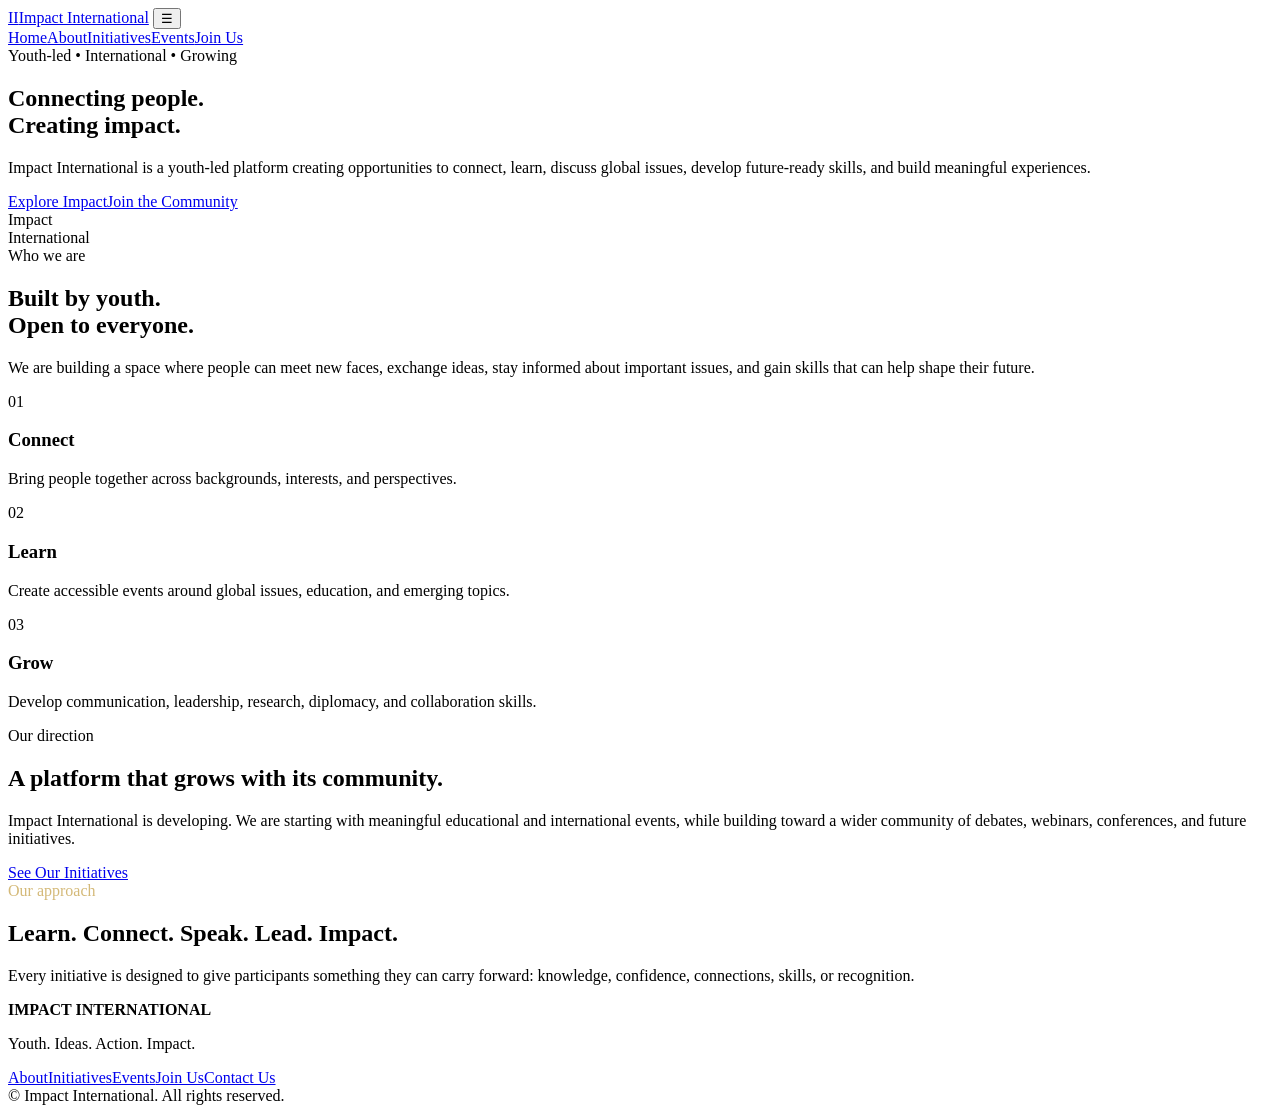
==== index.html @ dc32c458 "Add files via upload" ====
<!doctype html>
<html lang="en">
<head>
<meta charset="utf-8"><meta name="viewport" content="width=device-width,initial-scale=1">
<title>Impact International — Youth. Ideas. Action. Impact.</title>
<meta name="description" content="Impact International is a youth-led platform connecting people, ideas and opportunities.">
<link rel="stylesheet" href="css/style.css">
</head>
<body>
<header class="site-header"><div class="container nav">
<a class="brand" href="index.html"><span class="logo"><img src="assets/logo.png" alt="Impact International logo" onerror="this.style.display='none'">II</span><span>Impact International</span></a>
<button class="menu" aria-label="Open navigation">☰</button>
<nav class="nav-links"><a href="index.html">Home</a><a href="about.html">About</a><a href="initiatives.html">Initiatives</a><a href="events.html">Events</a><a class="nav-cta" href="join.html">Join Us</a></nav>
</div></header>
<main>
<section class="hero"><div class="container hero-grid"><div>
<div class="eyebrow">Youth-led • International • Growing</div>
<h1>Connecting people.<br><span>Creating impact.</span></h1>
<p class="lead">Impact International is a youth-led platform creating opportunities to connect, learn, discuss global issues, develop future-ready skills, and build meaningful experiences.</p>
<div class="actions"><a class="btn btn-primary" href="about.html">Explore Impact</a><a class="btn btn-secondary" href="join.html">Join the Community</a></div>
</div><div class="hero-mark"><div class="mark-text">Impact<br>International</div></div></div></section>
<section class="section"><div class="container"><div class="section-head"><div><div class="eyebrow">Who we are</div><h2>Built by youth.<br>Open to everyone.</h2></div><p class="section-intro">We are building a space where people can meet new faces, exchange ideas, stay informed about important issues, and gain skills that can help shape their future.</p></div>
<div class="cards">
<article class="card"><div class="card-number">01</div><h3>Connect</h3><p>Bring people together across backgrounds, interests, and perspectives.</p></article>
<article class="card"><div class="card-number">02</div><h3>Learn</h3><p>Create accessible events around global issues, education, and emerging topics.</p></article>
<article class="card"><div class="card-number">03</div><h3>Grow</h3><p>Develop communication, leadership, research, diplomacy, and collaboration skills.</p></article>
</div></div></section>
<section class="section section-cream"><div class="container split"><div><div class="eyebrow">Our direction</div><h2>A platform that grows with its community.</h2><p class="section-intro" style="margin-top:20px">Impact International is developing. We are starting with meaningful educational and international events, while building toward a wider community of debates, webinars, conferences, and future initiatives.</p><a class="btn btn-primary" style="margin-top:28px" href="initiatives.html">See Our Initiatives</a></div>
<div class="panel"><div class="eyebrow" style="color:#d4b978">Our approach</div><h2>Learn. Connect. Speak. Lead. Impact.</h2><p>Every initiative is designed to give participants something they can carry forward: knowledge, confidence, connections, skills, or recognition.</p></div></div></section>
</main>
<footer class="footer"><div class="container"><div class="footer-grid"><div><strong>IMPACT INTERNATIONAL</strong><p>Youth. Ideas. Action. Impact.</p></div><div class="footer-links"><a href="about.html">About</a><a href="initiatives.html">Initiatives</a><a href="events.html">Events</a><a href="join.html">Join Us</a><a href="mailto:YOUR-EMAIL-HERE">Contact Us</a></div></div><div class="footer-bottom">© <span data-year></span> Impact International. All rights reserved.</div></div></footer>
<script src="js/script.js"></script></body></html>
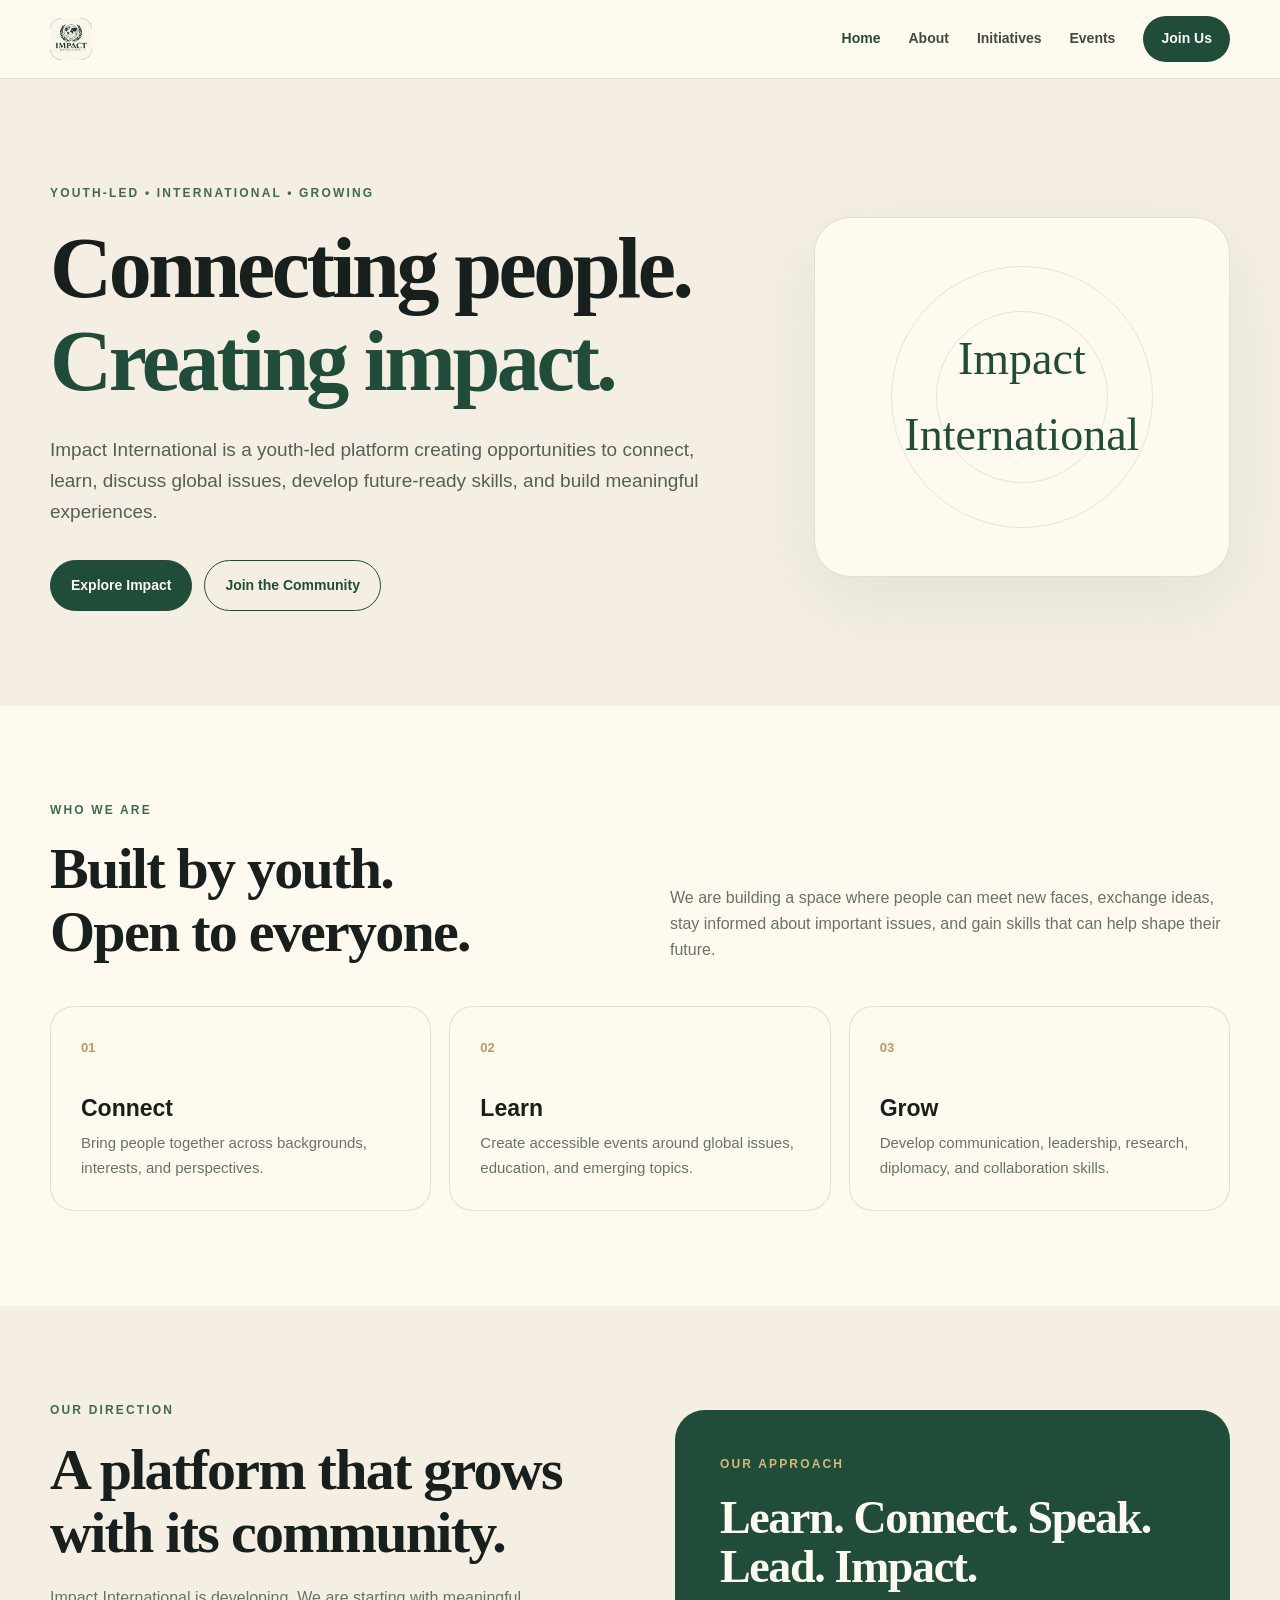
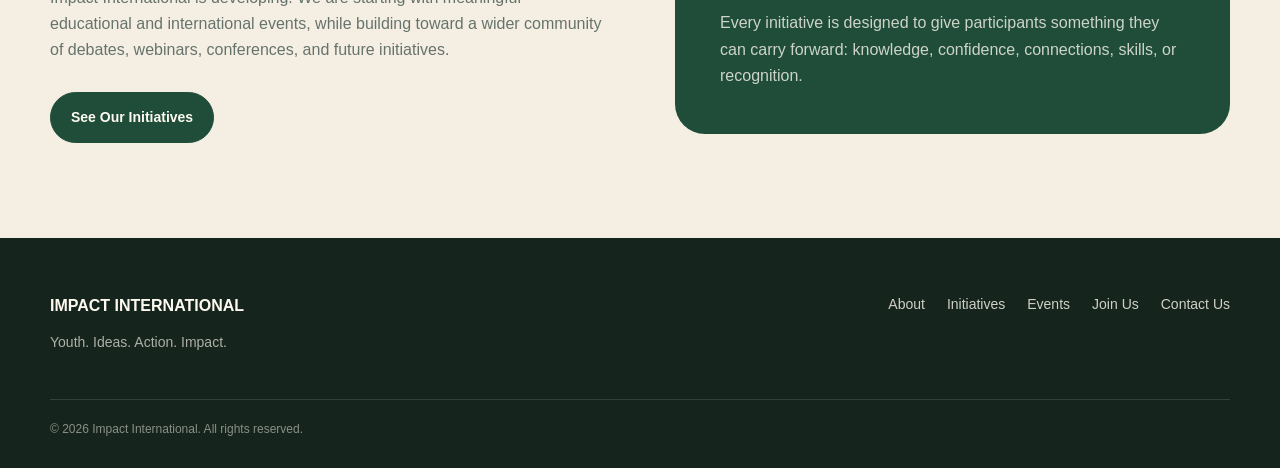
==== commit 7c49b4f3: "Update index.html" ====
--- a/index.html
+++ b/index.html
@@ -1,16 +1,27 @@
 <!doctype html>
 <html lang="en">
 <head>
-<meta charset="utf-8"><meta name="viewport" content="width=device-width,initial-scale=1">
+<meta charset="utf-8">
+  <meta name="viewport" content="width=device-width,initial-scale=1">
 <title>Impact International — Youth. Ideas. Action. Impact.</title>
 <meta name="description" content="Impact International is a youth-led platform connecting people, ideas and opportunities.">
 <link rel="stylesheet" href="css/style.css">
 </head>
 <body>
 <header class="site-header"><div class="container nav">
-<a class="brand" href="index.html"><span class="logo"><img src="assets/logo.png" alt="Impact International logo" onerror="this.style.display='none'">II</span><span>Impact International</span></a>
+<a class="brand" href="index.html">
+  <span class="logo">
+    <img src="assets/logo.png" alt="Impact International logo" onerror="this.style.display='none'">II</span>
+  
+</a>
 <button class="menu" aria-label="Open navigation">☰</button>
-<nav class="nav-links"><a href="index.html">Home</a><a href="about.html">About</a><a href="initiatives.html">Initiatives</a><a href="events.html">Events</a><a class="nav-cta" href="join.html">Join Us</a></nav>
+<nav class="nav-links">
+  <a href="index.html">Home</a>
+  <a href="about.html">About</a>
+  <a href="initiatives.html">Initiatives</a>
+  <a href="events.html">Events</a>
+  <a class="nav-cta" href="join.html">Join Us</a>
+</nav>
 </div></header>
 <main>
 <section class="hero"><div class="container hero-grid"><div>
@@ -29,4 +40,4 @@
 <div class="panel"><div class="eyebrow" style="color:#d4b978">Our approach</div><h2>Learn. Connect. Speak. Lead. Impact.</h2><p>Every initiative is designed to give participants something they can carry forward: knowledge, confidence, connections, skills, or recognition.</p></div></div></section>
 </main>
 <footer class="footer"><div class="container"><div class="footer-grid"><div><strong>IMPACT INTERNATIONAL</strong><p>Youth. Ideas. Action. Impact.</p></div><div class="footer-links"><a href="about.html">About</a><a href="initiatives.html">Initiatives</a><a href="events.html">Events</a><a href="join.html">Join Us</a><a href="mailto:YOUR-EMAIL-HERE">Contact Us</a></div></div><div class="footer-bottom">© <span data-year></span> Impact International. All rights reserved.</div></div></footer>
-<script src="js/script.js"></script></body></html>+<script src="js/script.js"></script></body></html>
--- a/css/style.css
+++ b/css/style.css
@@ -0,0 +1,107 @@
+
+@import url('https://fonts.googleapis.com/css2?family=DM+Sans:wght@400;500;600;700&family=Playfair+Display:wght@500;600;700&display=swap');
+
+:root{
+  --green:#1f4d3a;
+  --green-2:#3f6b4f;
+  --cream:#f5efe3;
+  --white:#fffaf0;
+  --ink:#17201c;
+  --muted:#66736c;
+  --line:rgba(31,77,58,.14);
+  --gold:#b99a5b;
+  --max:1180px;
+}
+*{box-sizing:border-box;margin:0;padding:0}
+html{scroll-behavior:smooth}
+body{
+  background:var(--white); color:var(--ink); font-family:"DM Sans",sans-serif;
+  line-height:1.65;
+}
+a{color:inherit;text-decoration:none}
+img{max-width:100%;display:block}
+.container{width:min(var(--max),calc(100% - 40px));margin:auto}
+.site-header{
+  position:sticky;top:0;z-index:50;background:rgba(255,250,240,.92);
+  backdrop-filter:blur(16px);border-bottom:1px solid var(--line)
+}
+.nav{height:78px;display:flex;align-items:center;justify-content:space-between;gap:30px}
+.brand{display:flex;align-items:center;gap:12px;font-weight:700;letter-spacing:.02em}
+.logo{
+  width:42px;height:42px;border-radius:12px;background:var(--green);
+  display:grid;place-items:center;color:var(--white);font-weight:700;font-size:14px;
+  overflow:hidden
+}
+.logo img{width:100%;height:100%;object-fit:contain}
+.nav-links{display:flex;align-items:center;gap:28px;font-size:14px;font-weight:600}
+.nav-links a{color:#3f4944;transition:.2s}
+.nav-links a:hover,.nav-links a.active{color:var(--green)}
+.nav-cta{background:var(--green)!important;color:var(--white)!important;padding:11px 18px;border-radius:999px}
+.menu{display:none;border:0;background:none;font-size:25px;color:var(--green)}
+.hero{padding:105px 0 95px;background:var(--cream);overflow:hidden}
+.hero-grid{display:grid;grid-template-columns:1.25fr .75fr;gap:70px;align-items:center}
+.eyebrow{font-size:12px;font-weight:700;letter-spacing:.18em;text-transform:uppercase;color:var(--green-2);margin-bottom:18px}
+h1,h2,h3{line-height:1.08}
+h1{font-family:"Playfair Display",serif;font-size:clamp(48px,7vw,86px);font-weight:600;letter-spacing:-.04em}
+.hero h1 span{color:var(--green)}
+.lead{font-size:19px;max-width:680px;color:#526059;margin:26px 0 32px}
+.actions{display:flex;gap:12px;flex-wrap:wrap}
+.btn{display:inline-flex;align-items:center;justify-content:center;padding:13px 20px;border-radius:999px;font-weight:700;font-size:14px;border:1px solid var(--green)}
+.btn-primary{background:var(--green);color:var(--white)}
+.btn-secondary{color:var(--green);background:transparent}
+.hero-mark{
+  min-height:360px;border:1px solid rgba(31,77,58,.15);border-radius:36px;
+  background:var(--white);display:flex;align-items:center;justify-content:center;
+  position:relative;box-shadow:0 25px 70px rgba(31,77,58,.08)
+}
+.hero-mark:before,.hero-mark:after{
+  content:"";position:absolute;border:1px solid rgba(31,77,58,.12);border-radius:50%
+}
+.hero-mark:before{width:260px;height:260px}
+.hero-mark:after{width:170px;height:170px}
+.mark-text{position:relative;z-index:1;text-align:center;color:var(--green);font-family:"Playfair Display",serif;font-size:46px}
+.section{padding:95px 0}
+.section-cream{background:var(--cream)}
+.section-head{display:flex;justify-content:space-between;gap:30px;align-items:end;margin-bottom:42px}
+.section h2{font-family:"Playfair Display",serif;font-size:clamp(38px,5vw,58px);font-weight:600;letter-spacing:-.03em}
+.section-intro{max-width:560px;color:var(--muted)}
+.cards{display:grid;grid-template-columns:repeat(3,1fr);gap:18px}
+.card{
+  padding:30px;border:1px solid var(--line);border-radius:24px;background:var(--white);
+  transition:.25s
+}
+.card:hover{transform:translateY(-4px);box-shadow:0 18px 45px rgba(31,77,58,.08)}
+.card-number{color:var(--gold);font-weight:700;font-size:13px;margin-bottom:38px}
+.card h3{font-size:23px;margin-bottom:10px}
+.card p{color:var(--muted);font-size:15px}
+.split{display:grid;grid-template-columns:1fr 1fr;gap:70px;align-items:center}
+.panel{padding:45px;border-radius:30px;background:var(--green);color:var(--white)}
+.panel h2{font-family:"Playfair Display",serif;font-size:46px;margin-bottom:18px}
+.panel p{color:rgba(255,250,240,.78)}
+.link-arrow{display:inline-flex;margin-top:25px;color:var(--white);font-weight:700}
+.list{display:grid;gap:16px;margin-top:28px}
+.list-item{display:flex;gap:14px;padding-bottom:16px;border-bottom:1px solid var(--line)}
+.dot{width:8px;height:8px;background:var(--gold);border-radius:50%;margin-top:9px;flex:none}
+.page-hero{padding:85px 0 70px;background:var(--cream)}
+.page-hero h1{font-size:clamp(48px,6vw,72px)}
+.page-hero p{max-width:700px;margin-top:20px;color:var(--muted);font-size:18px}
+.event-card{display:grid;grid-template-columns:120px 1fr auto;gap:25px;align-items:center;padding:28px 0;border-top:1px solid var(--line)}
+.event-date{font-weight:700;color:var(--green);text-align:center}
+.event-date strong{display:block;font-family:"Playfair Display",serif;font-size:38px}
+.event-card h3{font-size:23px}
+.event-card p{color:var(--muted);font-size:14px;margin-top:6px}
+.status{font-size:11px;text-transform:uppercase;letter-spacing:.1em;font-weight:700;color:var(--gold)}
+.join-box{max-width:800px;margin:auto;text-align:center;padding:70px 30px;border-radius:34px;background:var(--green);color:var(--white)}
+.join-box h2{font-family:"Playfair Display",serif;font-size:54px}
+.join-box p{max-width:620px;margin:20px auto 30px;color:rgba(255,250,240,.78)}
+.join-box .btn{border-color:var(--white);background:var(--white);color:var(--green)}
+.footer{padding:55px 0 28px;background:#15251e;color:var(--white)}
+.footer-grid{display:flex;justify-content:space-between;gap:30px;padding-bottom:45px}
+.footer p{color:rgba(255,250,240,.65);max-width:420px;margin-top:12px;font-size:14px}
+.footer-links{display:flex;gap:22px;flex-wrap:wrap;font-size:14px;color:rgba(255,250,240,.8)}
+.footer-bottom{border-top:1px solid rgba(255,255,255,.12);padding-top:20px;font-size:12px;color:rgba(255,250,240,.5)}
+.notice{padding:14px 18px;border-left:3px solid var(--gold);background:var(--cream);color:var(--muted);font-size:14px;margin-top:25px}
+@media(max-width:800px){
+  .nav-links{display:none;position:absolute;top:78px;left:0;right:0;background:var(--white);padding:20px;flex-direction:column;align-items:stretch;border-bottom:1px solid var(--line)}
+  .nav-links.open{display:flex}.menu{display:block}.hero-grid,.split{grid-template-columns:1fr}.hero{padding:75px 0}.hero-mark{min-height:260px}.cards{grid-template-columns:1fr}.section-head{display:block}.section-intro{margin-top:16px}.event-card{grid-template-columns:75px 1fr}.event-card .btn{grid-column:2}.footer-grid{display:block}.footer-links{margin-top:25px}
+}
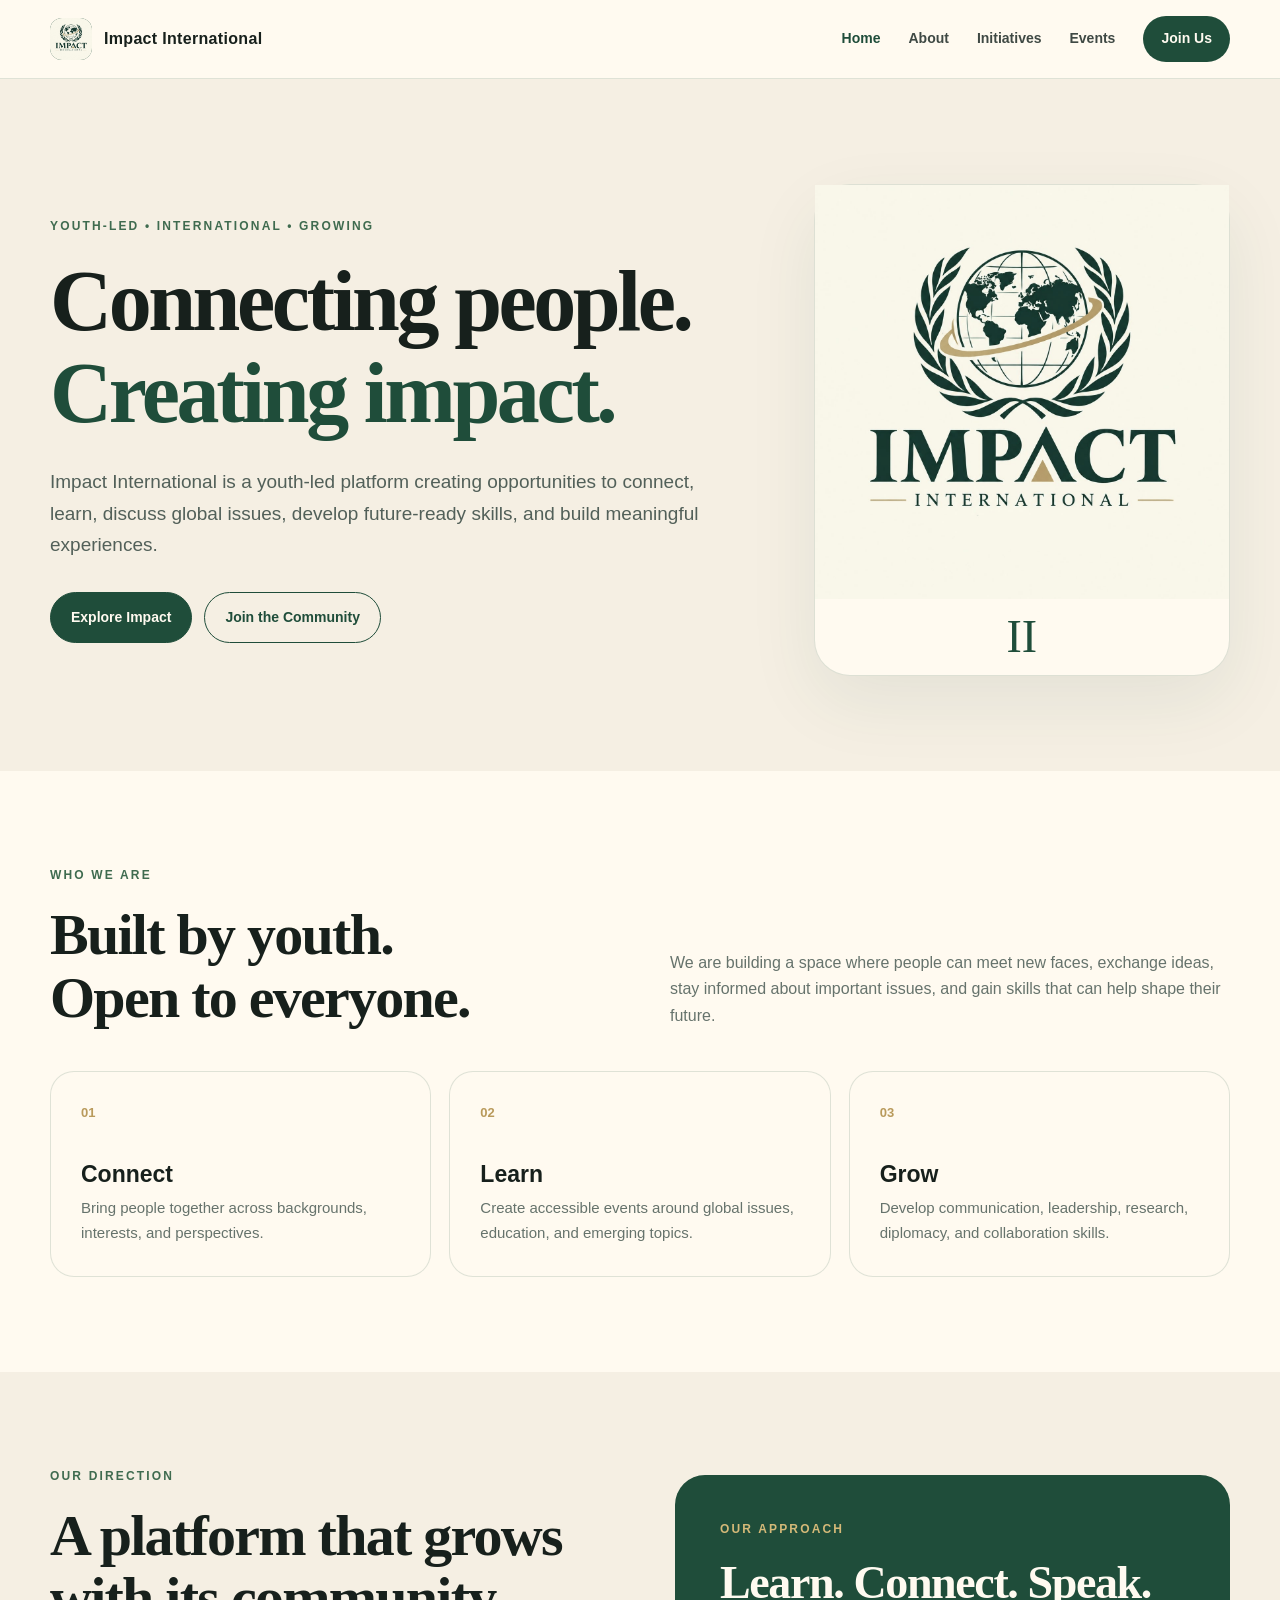
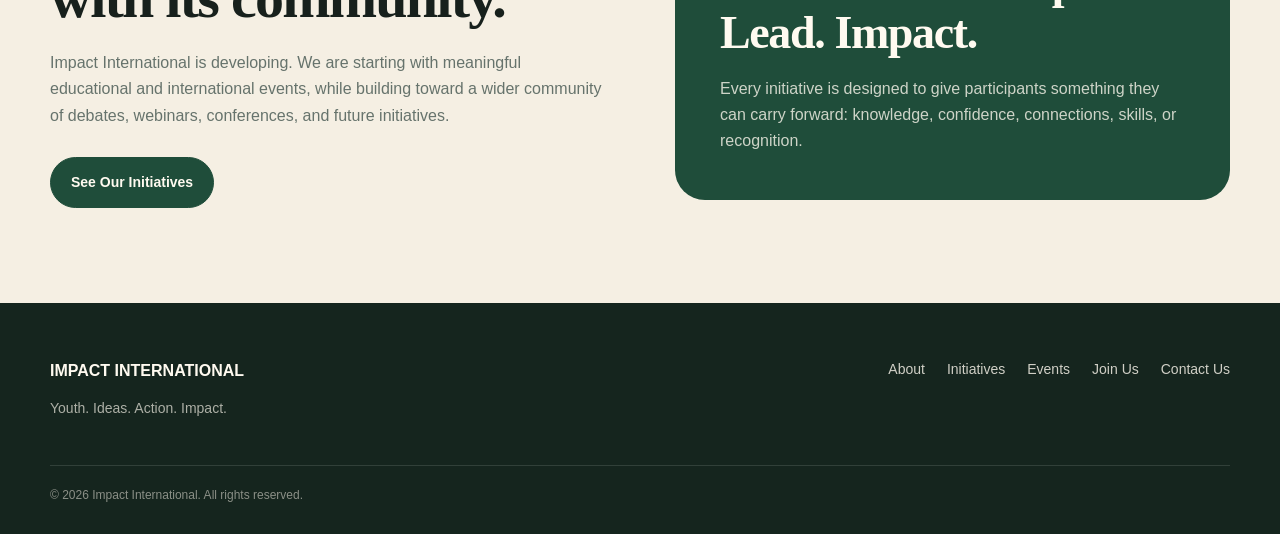
==== commit 0059b640: "Update index.html" ====
--- a/index.html
+++ b/index.html
@@ -12,7 +12,7 @@
 <a class="brand" href="index.html">
   <span class="logo">
     <img src="assets/logo.png" alt="Impact International logo" onerror="this.style.display='none'">II</span>
-  
+  <span>Impact International</span>
 </a>
 <button class="menu" aria-label="Open navigation">☰</button>
 <nav class="nav-links">
@@ -24,20 +24,74 @@
 </nav>
 </div></header>
 <main>
-<section class="hero"><div class="container hero-grid"><div>
+<section class="hero">
+  <div class="container hero-grid">
+    <div>
 <div class="eyebrow">Youth-led • International • Growing</div>
 <h1>Connecting people.<br><span>Creating impact.</span></h1>
 <p class="lead">Impact International is a youth-led platform creating opportunities to connect, learn, discuss global issues, develop future-ready skills, and build meaningful experiences.</p>
-<div class="actions"><a class="btn btn-primary" href="about.html">Explore Impact</a><a class="btn btn-secondary" href="join.html">Join the Community</a></div>
-</div><div class="hero-mark"><div class="mark-text">Impact<br>International</div></div></div></section>
-<section class="section"><div class="container"><div class="section-head"><div><div class="eyebrow">Who we are</div><h2>Built by youth.<br>Open to everyone.</h2></div><p class="section-intro">We are building a space where people can meet new faces, exchange ideas, stay informed about important issues, and gain skills that can help shape their future.</p></div>
+<div class="actions">
+  <a class="btn btn-primary" href="about.html">Explore Impact</a>
+  <a class="btn btn-secondary" href="join.html">Join the Community</a>
+</div>
+</div>
+    <div class="hero-mark">
+      <div class="mark-text"><img src="assets/logo.png" alt="Impact International logo" onerror="this.style.display='none'">II</span></div>
+    </div>
+  </div>
+</section>
+<section class="section">
+  <div class="container">
+    <div class="section-head">
+      <div>
+        <div class="eyebrow">Who we are</div>
+        <h2>Built by youth.<br>Open to everyone.</h2>
+      </div>
+      <p class="section-intro">We are building a space where people can meet new faces, exchange ideas, stay informed about important issues, and gain skills that can help shape their future.</p></div>
 <div class="cards">
-<article class="card"><div class="card-number">01</div><h3>Connect</h3><p>Bring people together across backgrounds, interests, and perspectives.</p></article>
-<article class="card"><div class="card-number">02</div><h3>Learn</h3><p>Create accessible events around global issues, education, and emerging topics.</p></article>
-<article class="card"><div class="card-number">03</div><h3>Grow</h3><p>Develop communication, leadership, research, diplomacy, and collaboration skills.</p></article>
-</div></div></section>
-<section class="section section-cream"><div class="container split"><div><div class="eyebrow">Our direction</div><h2>A platform that grows with its community.</h2><p class="section-intro" style="margin-top:20px">Impact International is developing. We are starting with meaningful educational and international events, while building toward a wider community of debates, webinars, conferences, and future initiatives.</p><a class="btn btn-primary" style="margin-top:28px" href="initiatives.html">See Our Initiatives</a></div>
-<div class="panel"><div class="eyebrow" style="color:#d4b978">Our approach</div><h2>Learn. Connect. Speak. Lead. Impact.</h2><p>Every initiative is designed to give participants something they can carry forward: knowledge, confidence, connections, skills, or recognition.</p></div></div></section>
+<article class="card">
+  <div class="card-number">01</div>
+  <h3>Connect</h3><p>Bring people together across backgrounds, interests, and perspectives.</p></article>
+<article class="card">
+  <div class="card-number">02</div><h3>Learn</h3><p>Create accessible events around global issues, education, and emerging topics.</p></article>
+<article class="card">
+  <div class="card-number">03</div><h3>Grow</h3><p>Develop communication, leadership, research, diplomacy, and collaboration skills.</p></article>
+</div>
+  </div>
+</section>
+<section class="section section-cream">
+  <div class="container split">
+    <div>
+      <div class="eyebrow">Our direction</div><h2>A platform that grows with its community.</h2>
+      <p class="section-intro" style="margin-top:20px">Impact International is developing. We are starting with meaningful educational and international events, while building toward a wider community of debates, webinars, conferences, and future initiatives.</p>
+      <a class="btn btn-primary" style="margin-top:28px" href="initiatives.html">See Our Initiatives</a>
+    </div>
+<div class="panel">
+  <div class="eyebrow" style="color:#d4b978">Our approach</div><h2>Learn. Connect. Speak. Lead. Impact.</h2>
+  <p>Every initiative is designed to give participants something they can carry forward: knowledge, confidence, connections, skills, or recognition.</p>
+</div>
+  </div>
+</section>
 </main>
-<footer class="footer"><div class="container"><div class="footer-grid"><div><strong>IMPACT INTERNATIONAL</strong><p>Youth. Ideas. Action. Impact.</p></div><div class="footer-links"><a href="about.html">About</a><a href="initiatives.html">Initiatives</a><a href="events.html">Events</a><a href="join.html">Join Us</a><a href="mailto:YOUR-EMAIL-HERE">Contact Us</a></div></div><div class="footer-bottom">© <span data-year></span> Impact International. All rights reserved.</div></div></footer>
-<script src="js/script.js"></script></body></html>
+<footer class="footer">
+  <div class="container">
+    <div class="footer-grid">
+      <div><strong>IMPACT INTERNATIONAL</strong>
+        <p>Youth. Ideas. Action. Impact.</p>
+      </div>
+      <div class="footer-links">
+        <a href="about.html">About</a>
+        <a href="initiatives.html">Initiatives</a>
+        <a href="events.html">Events</a>
+        <a href="join.html">Join Us</a>
+        <a href="mailto:YOUR-EMAIL-HERE">Contact Us</a>
+      </div>
+    </div>
+    <div class="footer-bottom">© <span data-year></span> Impact International. All rights reserved.</div>
+  </div>
+</footer>
+<script src="js/script.js">
+  
+</script>
+</body>
+</html>
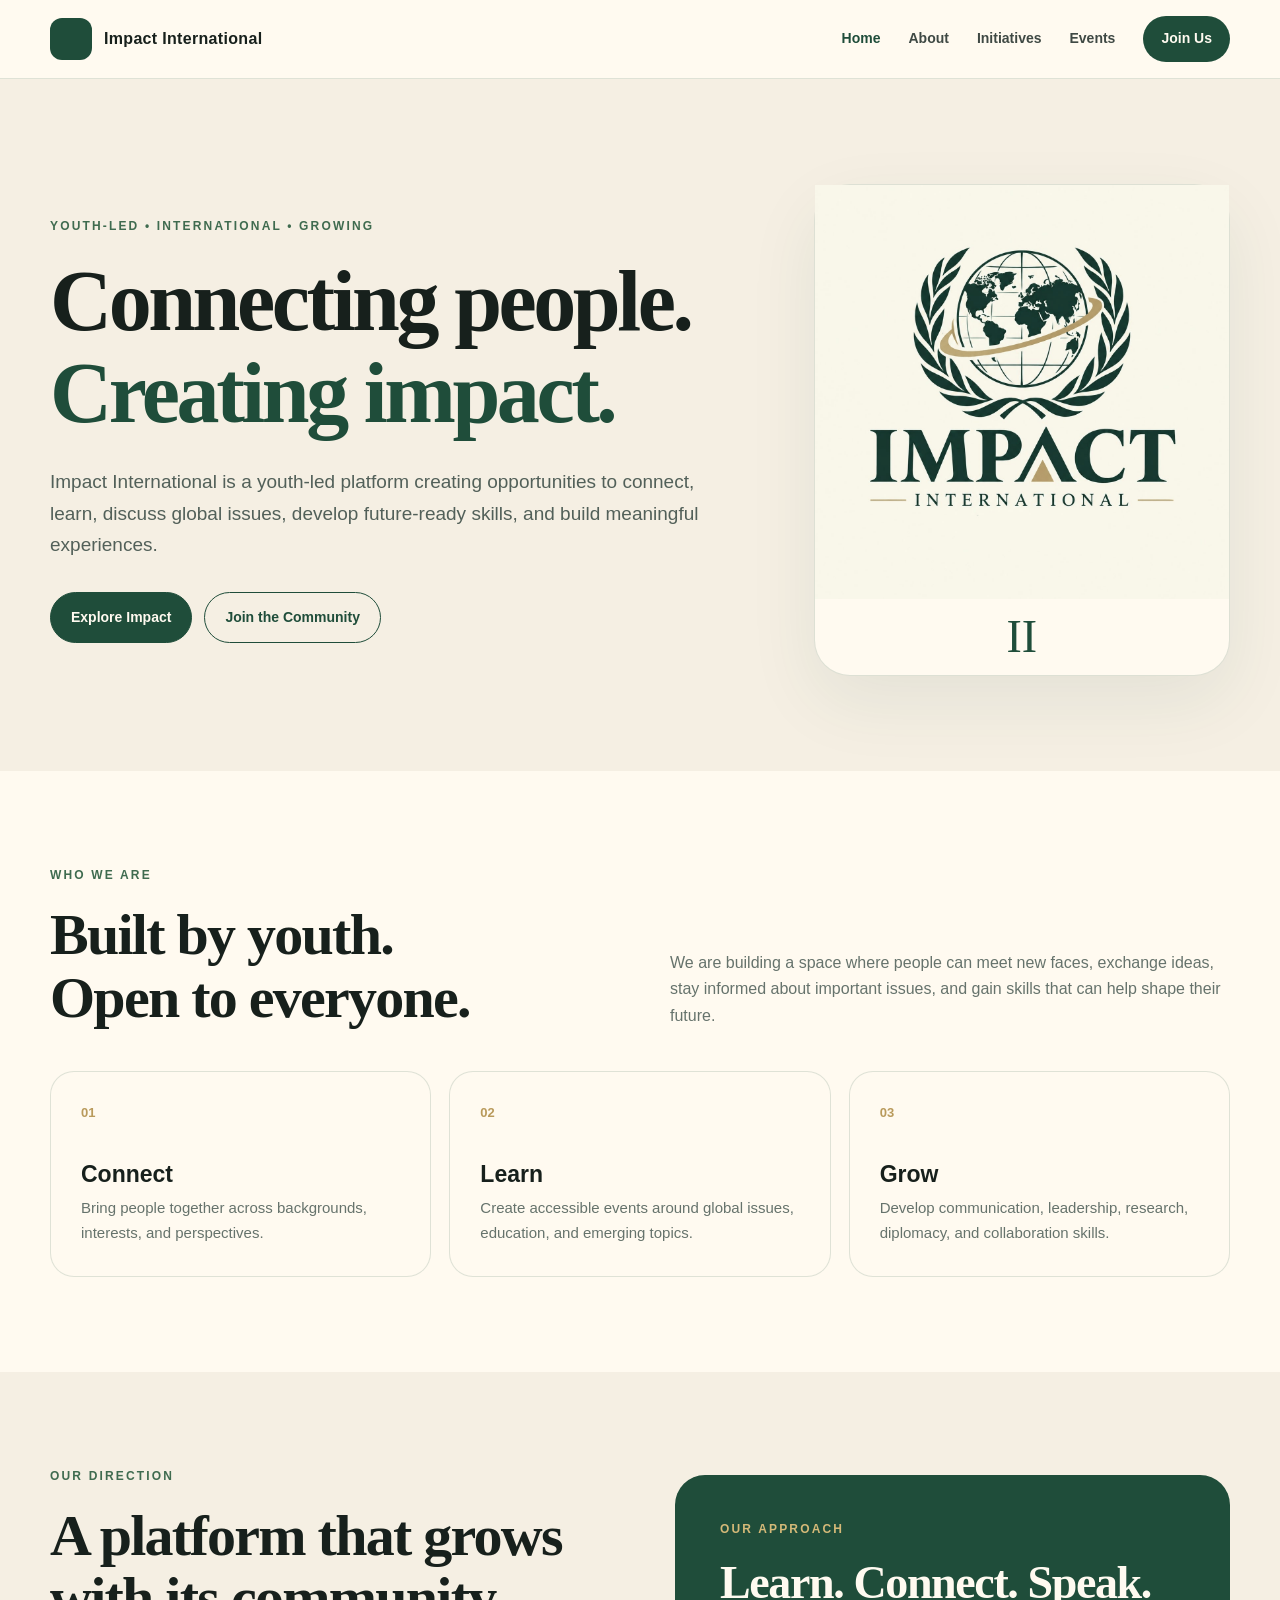
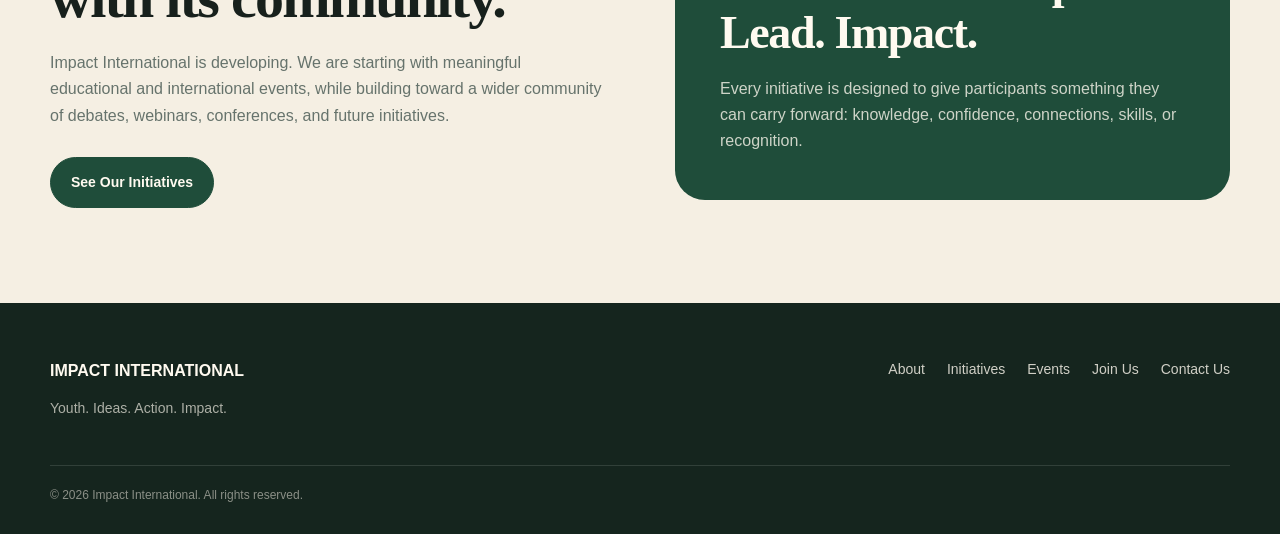
==== commit ba83180d: "Update index.html" ====
--- a/index.html
+++ b/index.html
@@ -11,7 +11,7 @@
 <header class="site-header"><div class="container nav">
 <a class="brand" href="index.html">
   <span class="logo">
-    <img src="assets/logo.png" alt="Impact International logo" onerror="this.style.display='none'">II</span>
+    <img src="assets/logot.png" alt="Impact International logo" onerror="this.style.display='none'"></span>
   <span>Impact International</span>
 </a>
 <button class="menu" aria-label="Open navigation">☰</button>
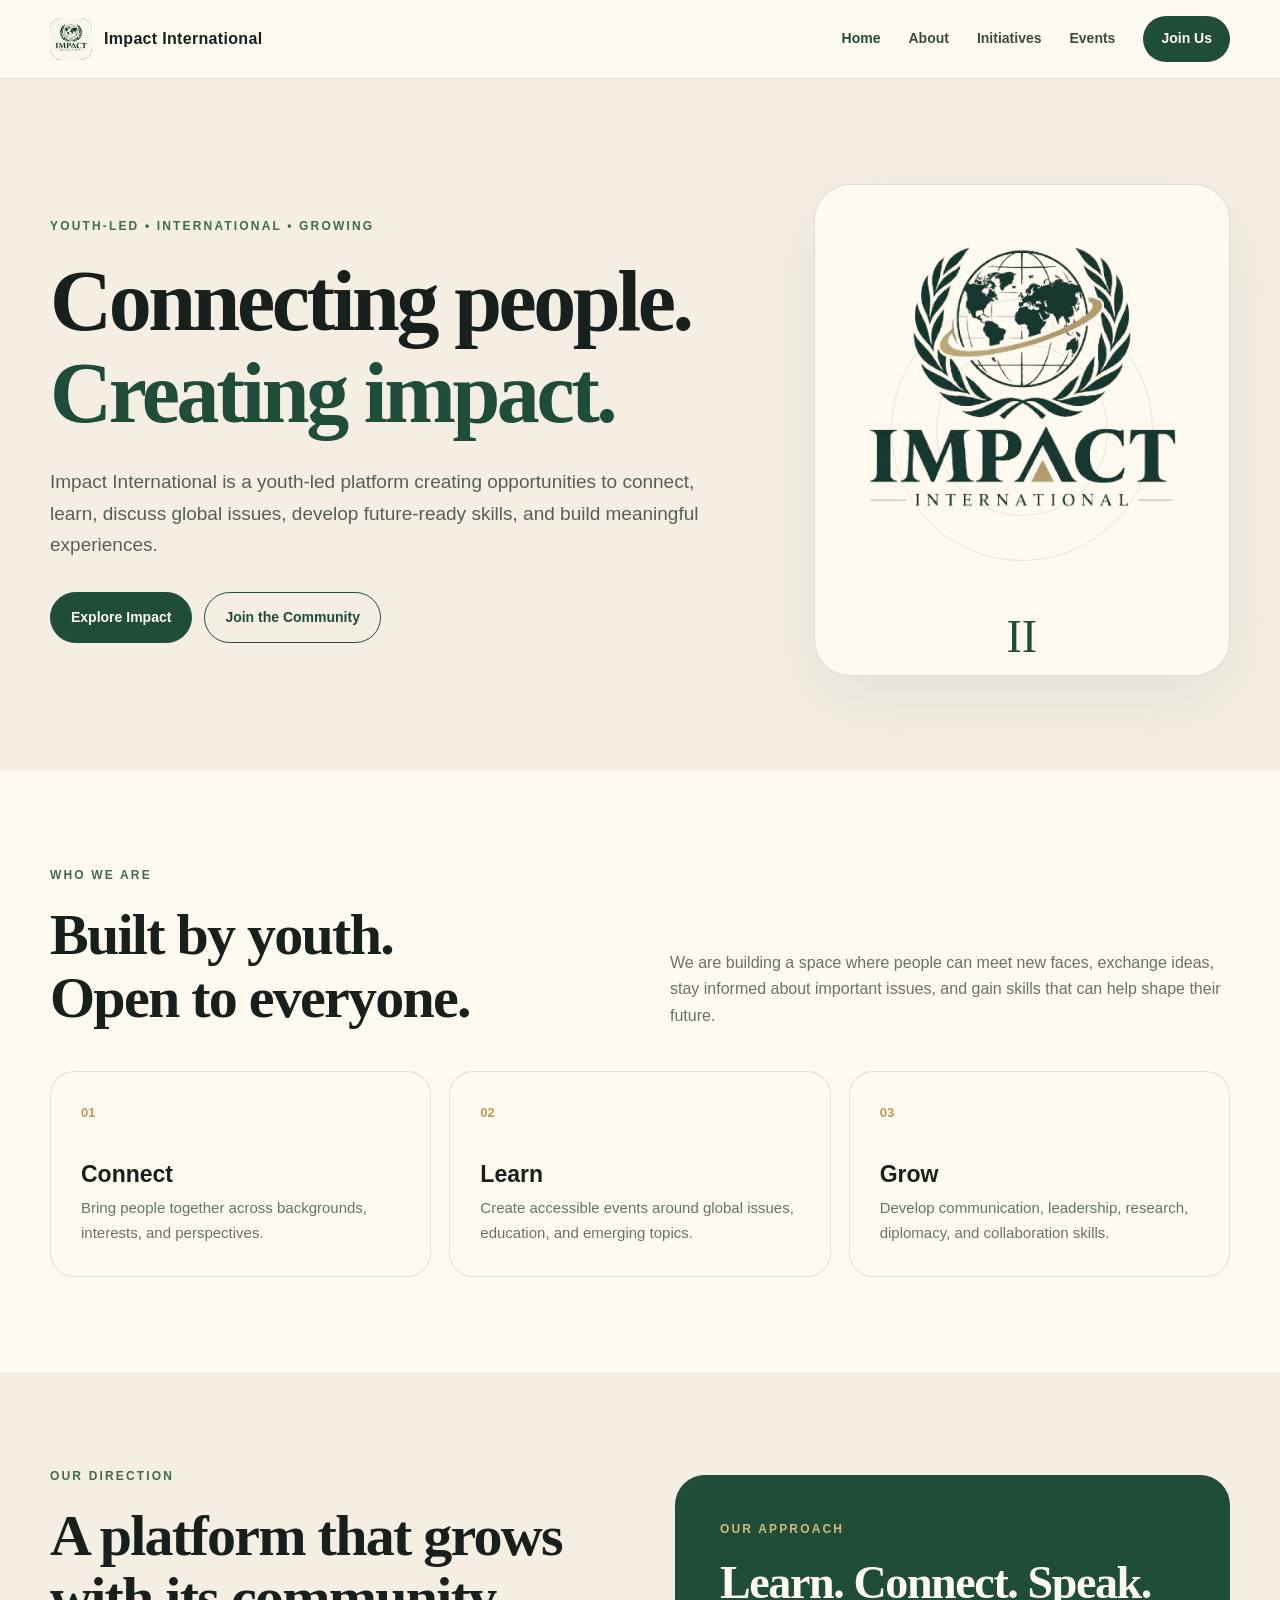
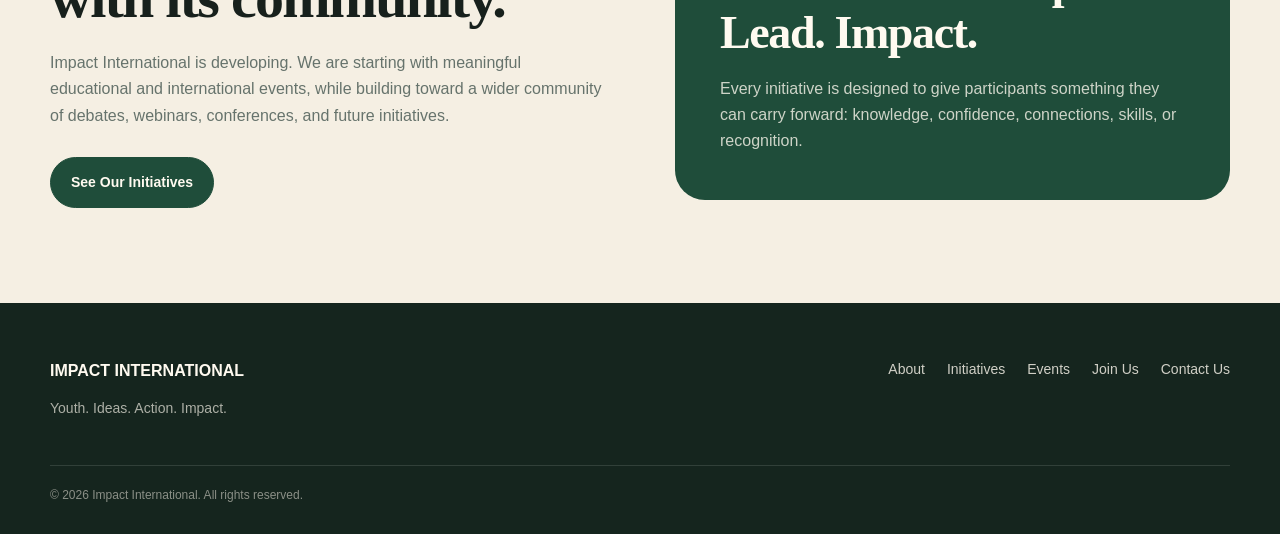
==== commit dc957102: "Update index.html" ====
--- a/index.html
+++ b/index.html
@@ -11,7 +11,7 @@
 <header class="site-header"><div class="container nav">
 <a class="brand" href="index.html">
   <span class="logo">
-    <img src="assets/logot.png" alt="Impact International logo" onerror="this.style.display='none'"></span>
+        <img src="assets/logo.png" alt="Impact International logo" onerror="this.style.display='none'">II</span>
   <span>Impact International</span>
 </a>
 <button class="menu" aria-label="Open navigation">☰</button>
@@ -36,7 +36,7 @@
 </div>
 </div>
     <div class="hero-mark">
-      <div class="mark-text"><img src="assets/logo.png" alt="Impact International logo" onerror="this.style.display='none'">II</span></div>
+      <div class="mark-text"><img src="assets/logot.png" alt="Impact International logo" onerror="this.style.display='none'">II</span></div>
     </div>
   </div>
 </section>
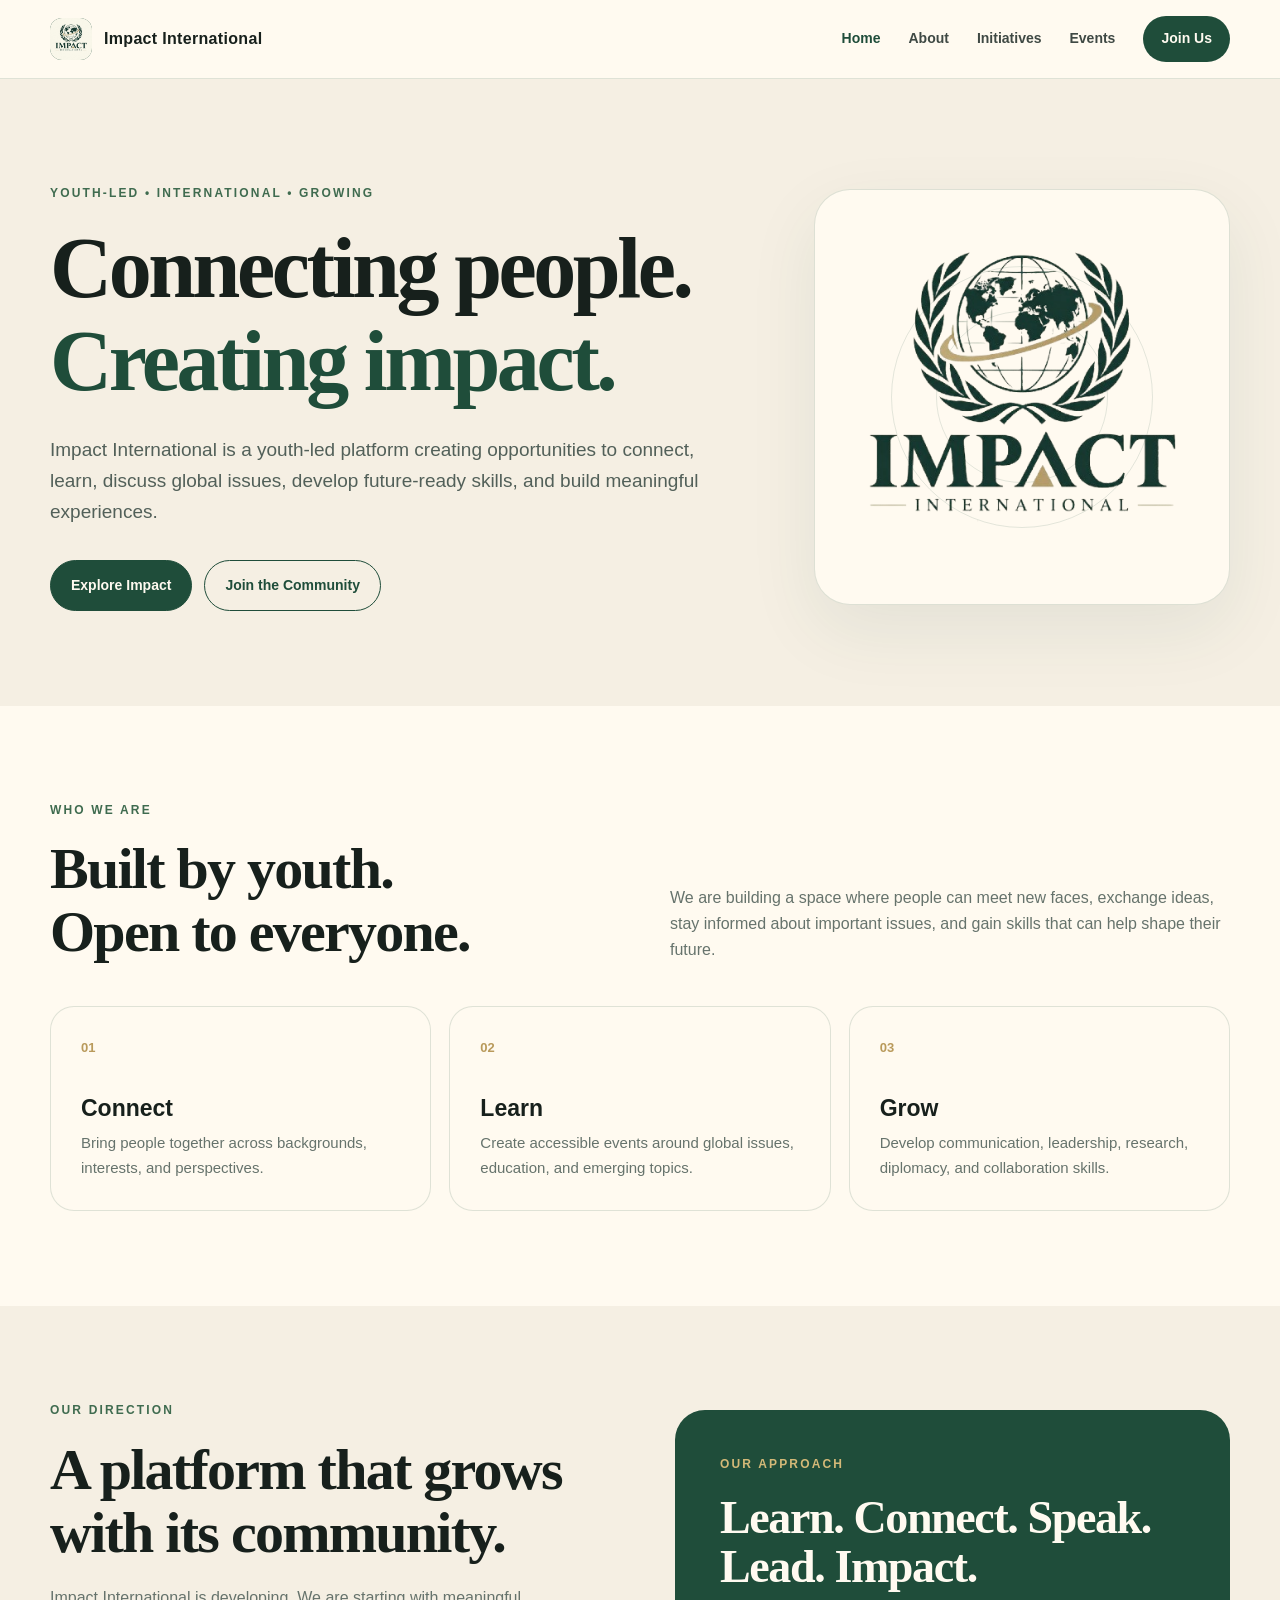
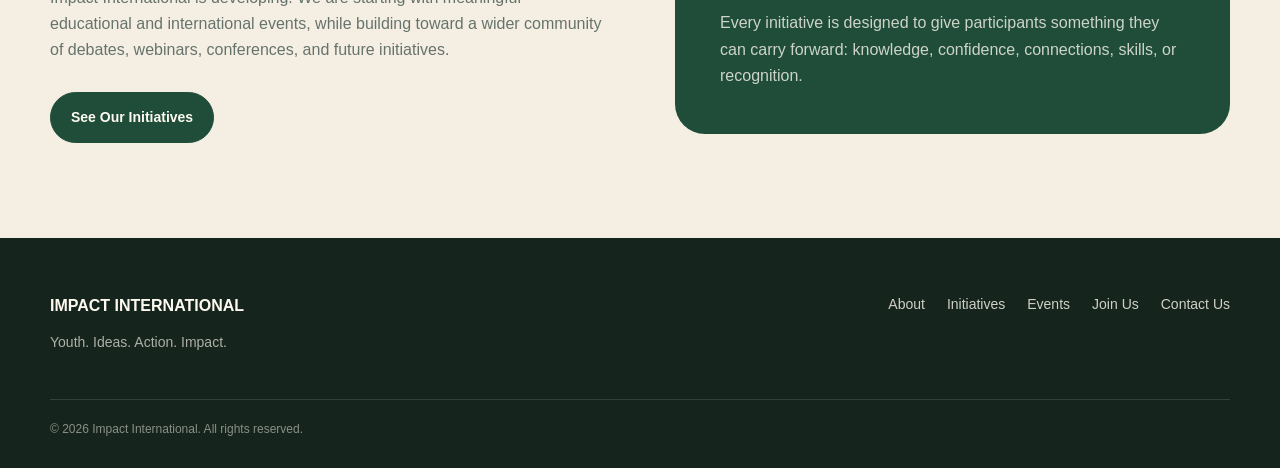
==== commit 302d4adb: "Update index.html" ====
--- a/index.html
+++ b/index.html
@@ -36,7 +36,7 @@
 </div>
 </div>
     <div class="hero-mark">
-      <div class="mark-text"><img src="assets/logot.png" alt="Impact International logo" onerror="this.style.display='none'">II</span></div>
+      <div class="mark-text"><img src="assets/logot.png" alt="Impact International logo" onerror="this.style.display='none'"></span></div>
     </div>
   </div>
 </section>
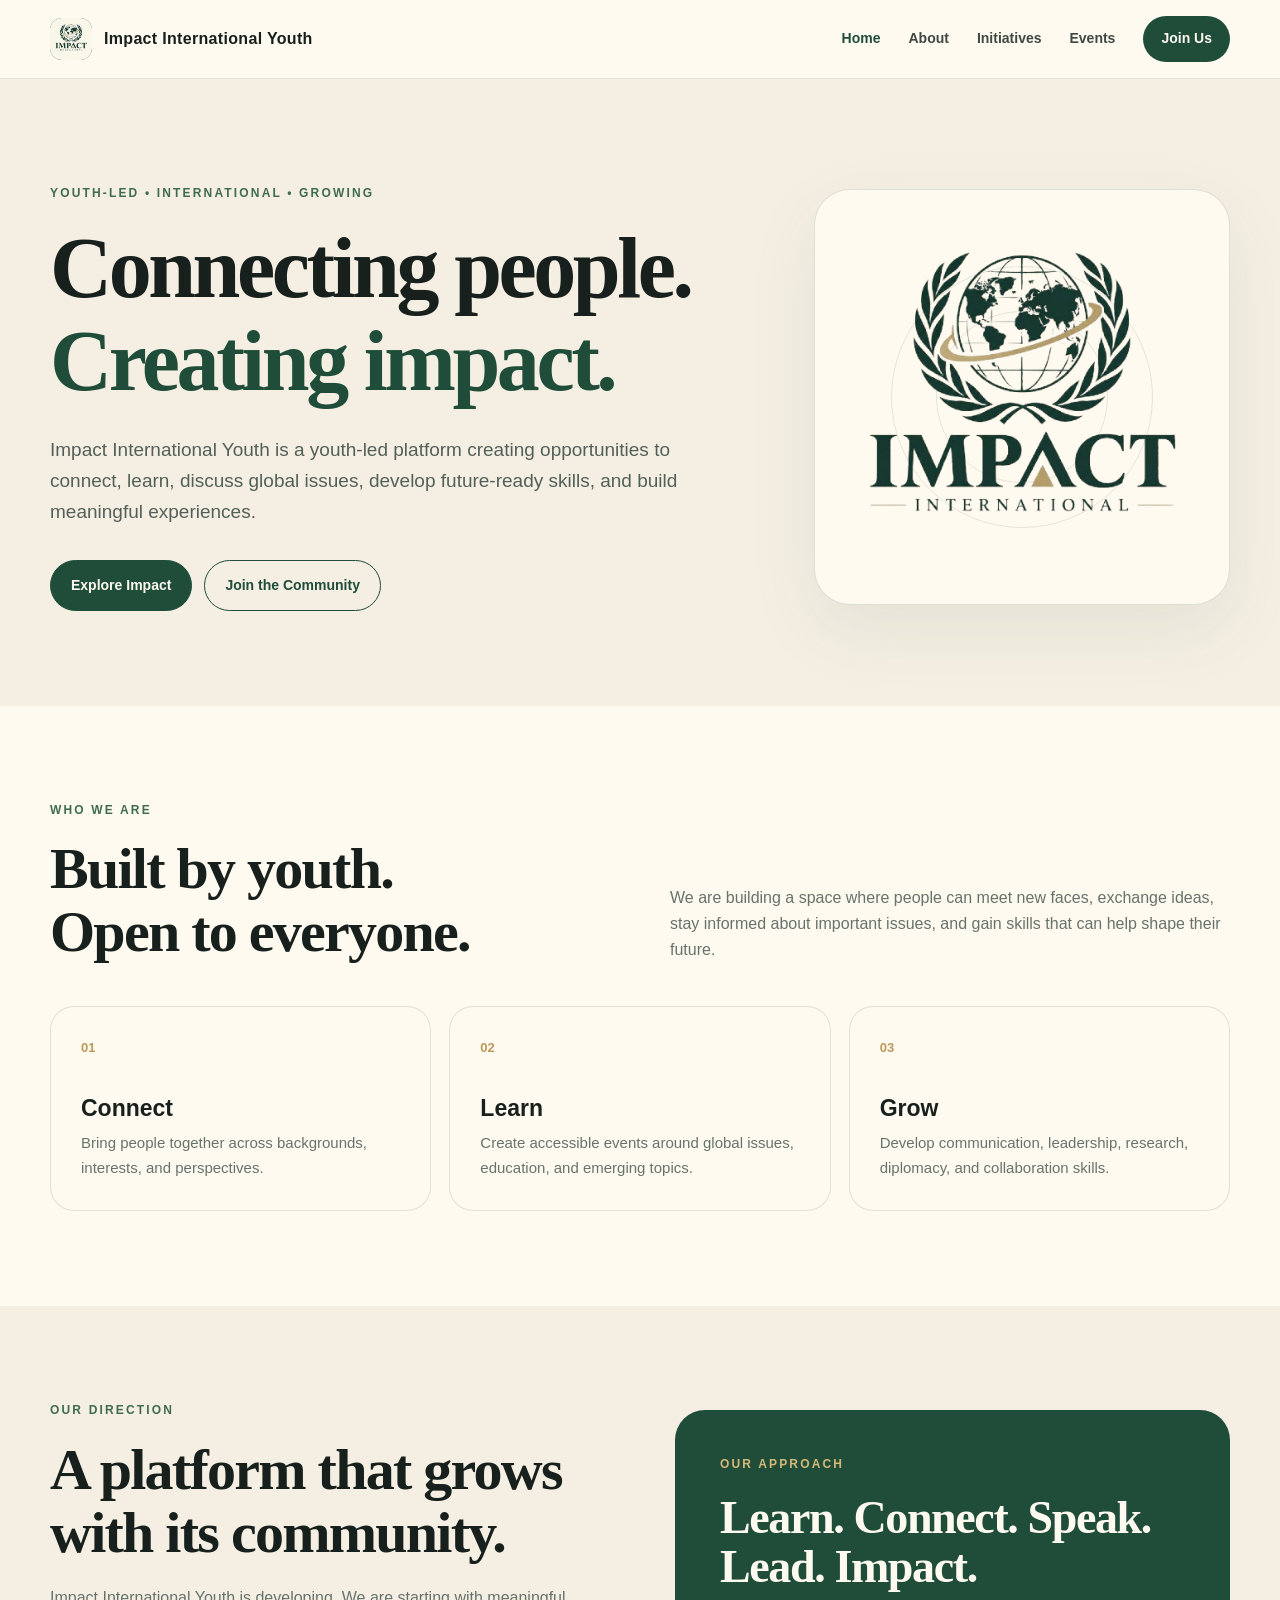
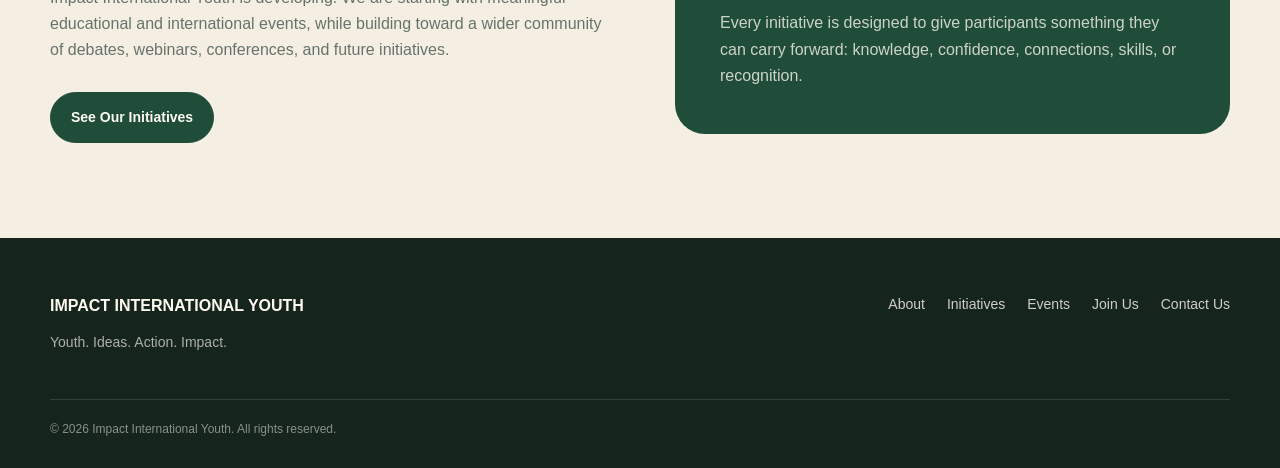
==== commit 235dcf5e: "Update index.html" ====
--- a/index.html
+++ b/index.html
@@ -3,8 +3,8 @@
 <head>
 <meta charset="utf-8">
   <meta name="viewport" content="width=device-width,initial-scale=1">
-<title>Impact International — Youth. Ideas. Action. Impact.</title>
-<meta name="description" content="Impact International is a youth-led platform connecting people, ideas and opportunities.">
+<title>Impact International Youth. Ideas. Action. Impact.</title>
+<meta name="description" content="Impact International Youth is a youth-led platform connecting people, ideas and opportunities.">
 <link rel="stylesheet" href="css/style.css">
 </head>
 <body>
@@ -12,7 +12,7 @@
 <a class="brand" href="index.html">
   <span class="logo">
         <img src="assets/logo.png" alt="Impact International logo" onerror="this.style.display='none'">II</span>
-  <span>Impact International</span>
+  <span>Impact International Youth</span>
 </a>
 <button class="menu" aria-label="Open navigation">☰</button>
 <nav class="nav-links">
@@ -29,7 +29,7 @@
     <div>
 <div class="eyebrow">Youth-led • International • Growing</div>
 <h1>Connecting people.<br><span>Creating impact.</span></h1>
-<p class="lead">Impact International is a youth-led platform creating opportunities to connect, learn, discuss global issues, develop future-ready skills, and build meaningful experiences.</p>
+<p class="lead">Impact International Youth is a youth-led platform creating opportunities to connect, learn, discuss global issues, develop future-ready skills, and build meaningful experiences.</p>
 <div class="actions">
   <a class="btn btn-primary" href="about.html">Explore Impact</a>
   <a class="btn btn-secondary" href="join.html">Join the Community</a>
@@ -63,7 +63,7 @@
   <div class="container split">
     <div>
       <div class="eyebrow">Our direction</div><h2>A platform that grows with its community.</h2>
-      <p class="section-intro" style="margin-top:20px">Impact International is developing. We are starting with meaningful educational and international events, while building toward a wider community of debates, webinars, conferences, and future initiatives.</p>
+      <p class="section-intro" style="margin-top:20px">Impact International Youth is developing. We are starting with meaningful educational and international events, while building toward a wider community of debates, webinars, conferences, and future initiatives.</p>
       <a class="btn btn-primary" style="margin-top:28px" href="initiatives.html">See Our Initiatives</a>
     </div>
 <div class="panel">
@@ -76,7 +76,7 @@
 <footer class="footer">
   <div class="container">
     <div class="footer-grid">
-      <div><strong>IMPACT INTERNATIONAL</strong>
+      <div><strong>IMPACT INTERNATIONAL YOUTH</strong>
         <p>Youth. Ideas. Action. Impact.</p>
       </div>
       <div class="footer-links">
@@ -87,7 +87,7 @@
         <a href="mailto:YOUR-EMAIL-HERE">Contact Us</a>
       </div>
     </div>
-    <div class="footer-bottom">© <span data-year></span> Impact International. All rights reserved.</div>
+    <div class="footer-bottom">© <span data-year></span> Impact International Youth. All rights reserved.</div>
   </div>
 </footer>
 <script src="js/script.js">
